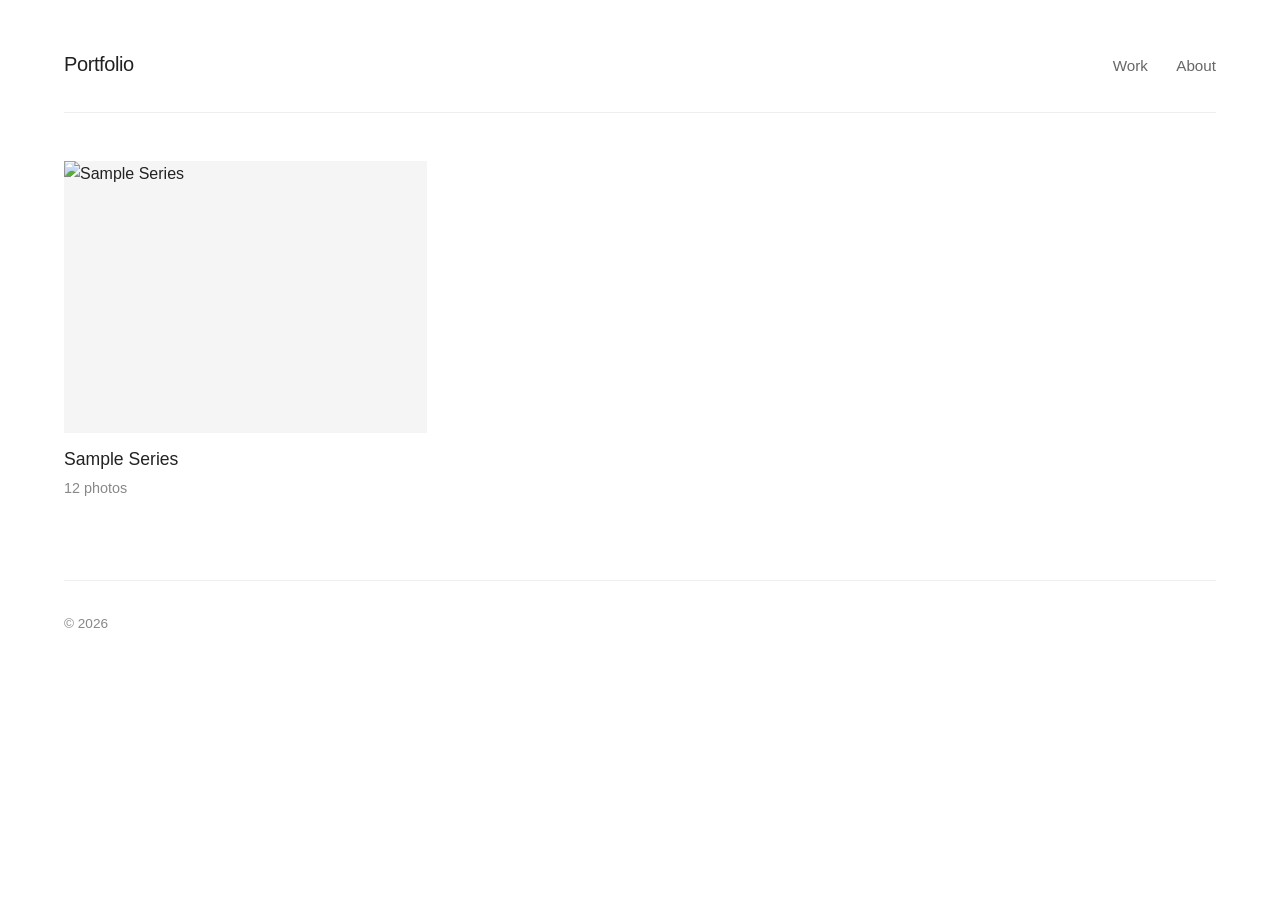
==== index.html @ 0cd97cdf "Initial commit: static photo portfolio site - Homepage with responsive series grid - About page - Sa" ====
<!DOCTYPE html>
<html lang="en">
<head>
    <meta charset="UTF-8">
    <meta name="viewport" content="width=device-width, initial-scale=1.0">
    <title>Portfolio</title>
    <link rel="stylesheet" href="css/style.css">
</head>
<body>
    <header>
        <h1><a href="index.html">Portfolio</a></h1>
        <nav>
            <a href="index.html">Work</a>
            <a href="about.html">About</a>
        </nav>
    </header>

    <main>
        <section class="series-grid">
            <a href="series/sample/index.html" class="series-card">
                <div class="series-image">
                    <img src="https://picsum.photos/800/600?random=1" alt="Sample Series" loading="lazy">
                </div>
                <h2>Sample Series</h2>
                <p>12 photos</p>
            </a>

            <!-- Copy the block above for each new series -->
            <!--
            <a href="series/another-series/index.html" class="series-card">
                <div class="series-image">
                    <img src="series/another-series/images/cover.jpg" alt="Another Series" loading="lazy">
                </div>
                <h2>Another Series</h2>
                <p>8 photos</p>
            </a>
            -->
        </section>
    </main>

    <footer>
        <p>&copy; 2026</p>
    </footer>
</body>
</html>
---- css/style.css ----
* {
    margin: 0;
    padding: 0;
    box-sizing: border-box;
}

body {
    font-family: -apple-system, BlinkMacSystemFont, "Segoe UI", Roboto, Helvetica, Arial, sans-serif;
    line-height: 1.6;
    color: #222;
    background: #fff;
    padding: 0 5vw;
}

header {
    display: flex;
    justify-content: space-between;
    align-items: baseline;
    padding: 3rem 0 2rem;
    border-bottom: 1px solid #eee;
    margin-bottom: 3rem;
}

header h1 {
    font-size: 1.25rem;
    font-weight: 500;
    letter-spacing: -0.02em;
}

header h1 a {
    text-decoration: none;
    color: #222;
}

nav a {
    margin-left: 1.5rem;
    text-decoration: none;
    color: #666;
    font-size: 0.95rem;
}

nav a:hover {
    color: #222;
}

/* Series grid on home page */
.series-grid {
    display: grid;
    grid-template-columns: repeat(auto-fill, minmax(300px, 1fr));
    gap: 2rem;
}

.series-card {
    text-decoration: none;
    color: inherit;
}

.series-image {
    aspect-ratio: 4 / 3;
    overflow: hidden;
    margin-bottom: 0.75rem;
    background: #f5f5f5;
}

.series-image img {
    width: 100%;
    height: 100%;
    object-fit: cover;
    display: block;
    transition: transform 0.3s ease;
}

.series-card:hover .series-image img {
    transform: scale(1.02);
}

.series-card h2 {
    font-size: 1.1rem;
    font-weight: 500;
    margin-bottom: 0.25rem;
}

.series-card p {
    font-size: 0.9rem;
    color: #888;
}

/* Series page */
.series-header {
    margin-bottom: 2rem;
}

.series-header h2 {
    font-size: 1.5rem;
    font-weight: 500;
    margin-bottom: 0.5rem;
}

.series-header p {
    color: #666;
    max-width: 600px;
}

.gallery {
    display: grid;
    grid-template-columns: repeat(auto-fill, minmax(350px, 1fr));
    gap: 1rem;
}

.gallery-item {
    margin: 0;
    cursor: pointer;
}

.gallery-item img {
    width: 100%;
    aspect-ratio: 4 / 3;
    object-fit: cover;
    display: block;
    background: #f5f5f5;
    transition: opacity 0.2s ease;
}

.gallery-item img:hover {
    opacity: 0.92;
}

/* Lightbox */
.lightbox {
    display: none;
    position: fixed;
    top: 0;
    left: 0;
    width: 100%;
    height: 100%;
    background: rgba(255, 255, 255, 0.97);
    z-index: 1000;
    cursor: zoom-out;
    justify-content: center;
    align-items: center;
}

.lightbox.active {
    display: flex;
}

.lightbox img {
    max-width: 92vw;
    max-height: 92vh;
    object-fit: contain;
}

/* About page */
.about {
    max-width: 600px;
}

.about h2 {
    font-size: 1.5rem;
    font-weight: 500;
    margin-bottom: 1rem;
}

.about p {
    margin-bottom: 1rem;
    color: #444;
}

footer {
    margin-top: 5rem;
    padding: 2rem 0;
    border-top: 1px solid #eee;
    font-size: 0.85rem;
    color: #888;
}

@media (max-width: 600px) {
    header {
        flex-direction: column;
        gap: 0.75rem;
    }

    nav a {
        margin-left: 0;
        margin-right: 1.5rem;
    }

    .series-grid {
        grid-template-columns: 1fr;
    }

    .gallery {
        grid-template-columns: 1fr;
    }
}
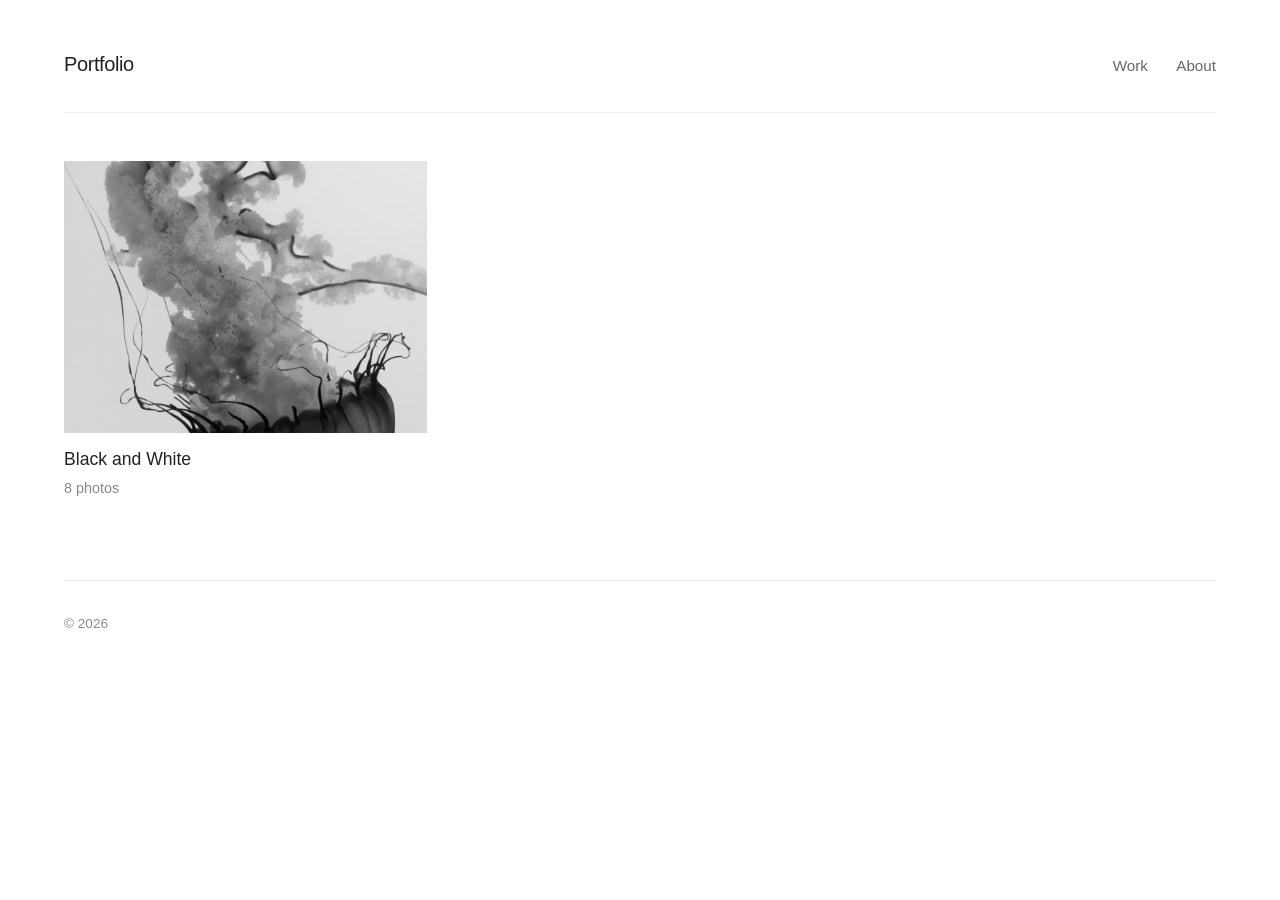
==== commit 69a93510: "Add black and white photo series Replace placeholder sample series with an 8-photo black and white f" ====
--- a/index.html
+++ b/index.html
@@ -17,12 +17,12 @@
 
     <main>
         <section class="series-grid">
-            <a href="series/sample/index.html" class="series-card">
+            <a href="series/black-and-white/index.html" class="series-card">
                 <div class="series-image">
-                    <img src="https://picsum.photos/800/600?random=1" alt="Sample Series" loading="lazy">
+                    <img src="series/black-and-white/images/DSCF0714.jpg" alt="Black and White" loading="lazy">
                 </div>
-                <h2>Sample Series</h2>
-                <p>12 photos</p>
+                <h2>Black and White</h2>
+                <p>8 photos</p>
             </a>
 
             <!-- Copy the block above for each new series -->
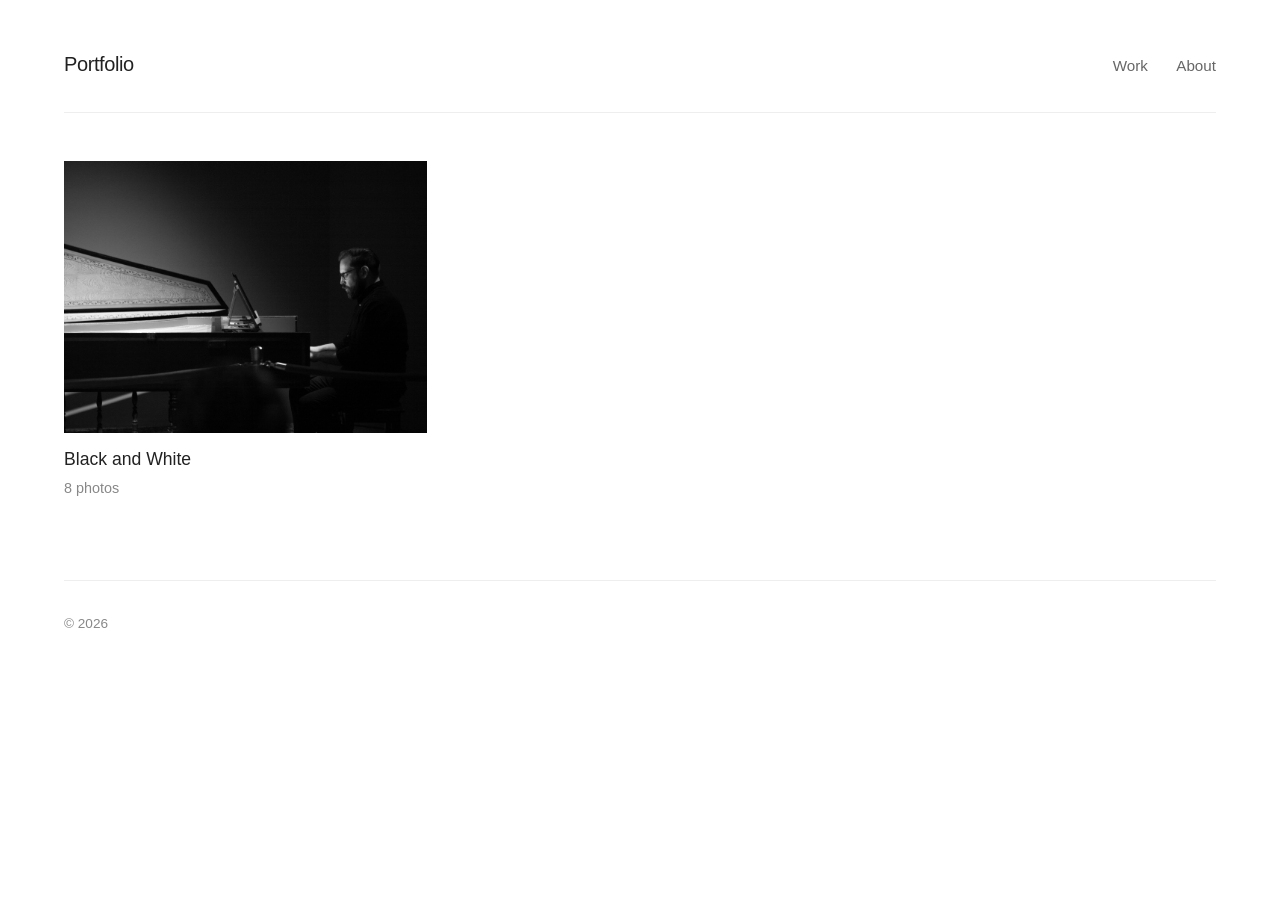
==== commit 97a58a45: "Update series thumbnail to horizontal image Use IMG_9805.jpg as the black-and-white series thumbnail" ====
--- a/index.html
+++ b/index.html
@@ -19,7 +19,7 @@
         <section class="series-grid">
             <a href="series/black-and-white/index.html" class="series-card">
                 <div class="series-image">
-                    <img src="series/black-and-white/images/DSCF0714.jpg" alt="Black and White" loading="lazy">
+                    <img src="series/black-and-white/images/IMG_9805.jpg" alt="Black and White" loading="lazy">
                 </div>
                 <h2>Black and White</h2>
                 <p>8 photos</p>
--- a/css/style.css
+++ b/css/style.css
@@ -102,22 +102,19 @@
 }
 
 .gallery {
-    display: grid;
-    grid-template-columns: repeat(auto-fill, minmax(350px, 1fr));
-    gap: 1rem;
+    column-count: 3;
+    column-gap: 1rem;
 }
 
 .gallery-item {
-    margin: 0;
+    margin: 0 0 1rem;
     cursor: pointer;
+    break-inside: avoid;
 }
 
 .gallery-item img {
     width: 100%;
-    aspect-ratio: 4 / 3;
-    object-fit: cover;
     display: block;
-    background: #f5f5f5;
     transition: opacity 0.2s ease;
 }
 
@@ -174,6 +171,12 @@
     color: #888;
 }
 
+@media (max-width: 900px) {
+    .gallery {
+        column-count: 2;
+    }
+}
+
 @media (max-width: 600px) {
     header {
         flex-direction: column;
@@ -190,6 +193,6 @@
     }
 
     .gallery {
-        grid-template-columns: 1fr;
+        column-count: 1;
     }
 }
